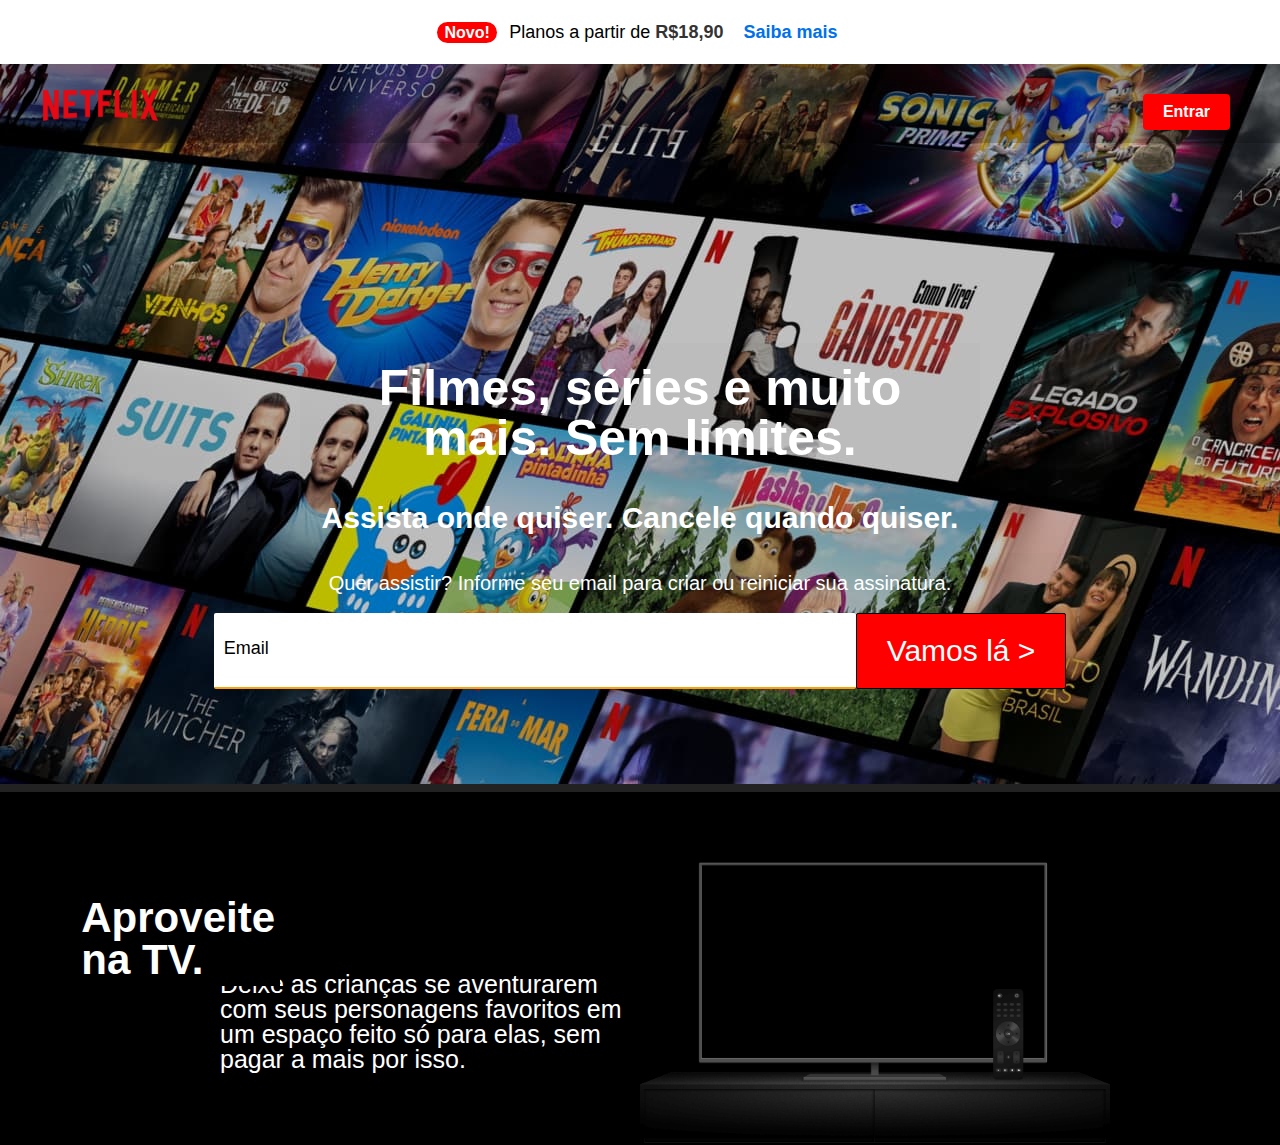
==== Exercicios/Tentando Recriar/Netflix/Index.html @ a07cfb88 "Curso Alura" ====
<DOCTYPE html>
<html>
    <head>
        <meta charset="UTF-8">
        <link rel="stylesheet" href="Css/reset.css">
        <link rel="stylesheet" href="Css/Styles.css">
    </head>
    <body>
       <div class="Planos">
            <div class="Novo">Novo!</div>
            <span>Planos a partir de <span class="span2">R$18,90</span>
            <a href="#">Saiba mais</a>
       </div>
       <div class="Corpo">
            <header>
                <img src="Imgs/Logo.png">
                <a href="#">Entrar</a>
            </header>
            <main>
                <h1>Filmes, séries e muito mais.
                     Sem limites.
                </h1>
                <h2>Assista onde quiser. Cancele quando quiser.</h2>
                <p>Quer assistir? Informe seu email para criar ou reiniciar sua assinatura.</p>
                <form>
                    <input type="email" value="Email" id="email">
                    <input type="submit" id="enviar" value="Vamos lá >">
                </form>                
            </main>
       </div>
       <div class="Pernas">
           <div class="tv">
                <h1 class="Pernas-titulo">Aproveite na TV.</h1>
                <h2 class="Pernas-sub">Deixe as crianças se aventurarem com seus personagens favoritos em um espaço feito só para elas, sem pagar a mais por isso.</h2>
                <img src="Imgs/tv.png" id="Tv">
           </div>
        </div>
    </body>
</html>
---- Exercicios/Tentando Recriar/Netflix/Css/Styles.css ----
*{
    font-family: Netflix Sans,Helvetica Neue,Segoe UI,Roboto,Ubuntu,sans-serif;
}

.Planos{
    width: 940px;
    margin: 3 auto;
    text-align: center;
    padding: 20px;
}
.Novo{
    display: inline;
    background: red;
    border-radius: 15px;
    padding: 2px 7px;
    color: #fff;
    margin-right: 8px;
    font-weight: 700;
    
}
span{
  font-size: 18px;
  font-weight: 400;

}
.span2{
    color: #333333;
    font-weight: 900;
}
.Planos a{
    padding: 5px;
    color: #0071eb;
    font-weight: 700;
    text-decoration: none;
    padding-left: 15px;
    
}
.corpo{
    background-image: url(../Imgs/Corpo.jpg);
    height: 80%;
    border-bottom: 8px solid #222;
    
}
header{
    position: relative;
    background: rgba(0, 0, 0, 0.2);
}
header img{
    padding-left: 30px;
    width: 11%;
}
header a{
    text-decoration: none;
    background: red;
    border-radius: 4px;
    padding: 10px 20px;
    color: #fff;
    position: absolute;
    right: 0;
    margin-top: 30px;
    margin-right: 50px;
    font-weight: 700;
    
}
main h1{
  color: #fff;
  font-weight: 700;
  text-align: center;
  margin: 0 auto;
  margin-top: 200px;
  max-width: 640px;
  font-size: 3.125rem;
  padding: 20px;
  background: rgba(0, 0, 0, 0.01);
}
main h2{
    color: #fff;
    font-size: 30px;
    font-weight: 600;
    text-align: center;
    margin: 0 auto;
    max-width: 640px;
    padding: 20px;
    background: rgba(0, 0, 0, 0.01);
}
main p{
    color: #fff;
    font-size: 20px;
    font-weight: 500;
    text-align: center;
    margin: 0 auto;
    padding: 20px;
    background: rgba(0, 0, 0, 0.01);
}
form{
    display: flex;
    justify-content: center;
}
#email{
    padding-right: 400px;
    padding-top: 16px;
    padding-bottom: 20px;
    padding-left: 10px;
    font-size: 18px;
    border: 0;
    border-bottom: 2px solid #ffa00a;
    border-radius: 2px;
}
#enviar{
    background: #FF0000 ;
    color: #fff;
    border: 1px solid black;
    font-size: 30px;
    font-weight: 500;
    border-radius: 2px;
    padding: 20px 30px;
}
.pernas{
    position: relative;
    background: #000;
}
.Pernas-titulo{
    top: 100px;
    right: 1000px;
    background: #000;
    position: absolute;
    margin-left: 300px;
    font-size: 42px;
    padding: 5px;
    font-weight:700;
    color: #FFFFFF;
}
.Pernas-sub{
    font-size: 25px;
    margin-left: 50px;
    margin-top: 180px;

}
.tv{
    color: #fff;
    background: #000;
    width: 940px;
    display: flex;
    margin: 0 auto;
    
}
#Tv{
    width: 50%;
}
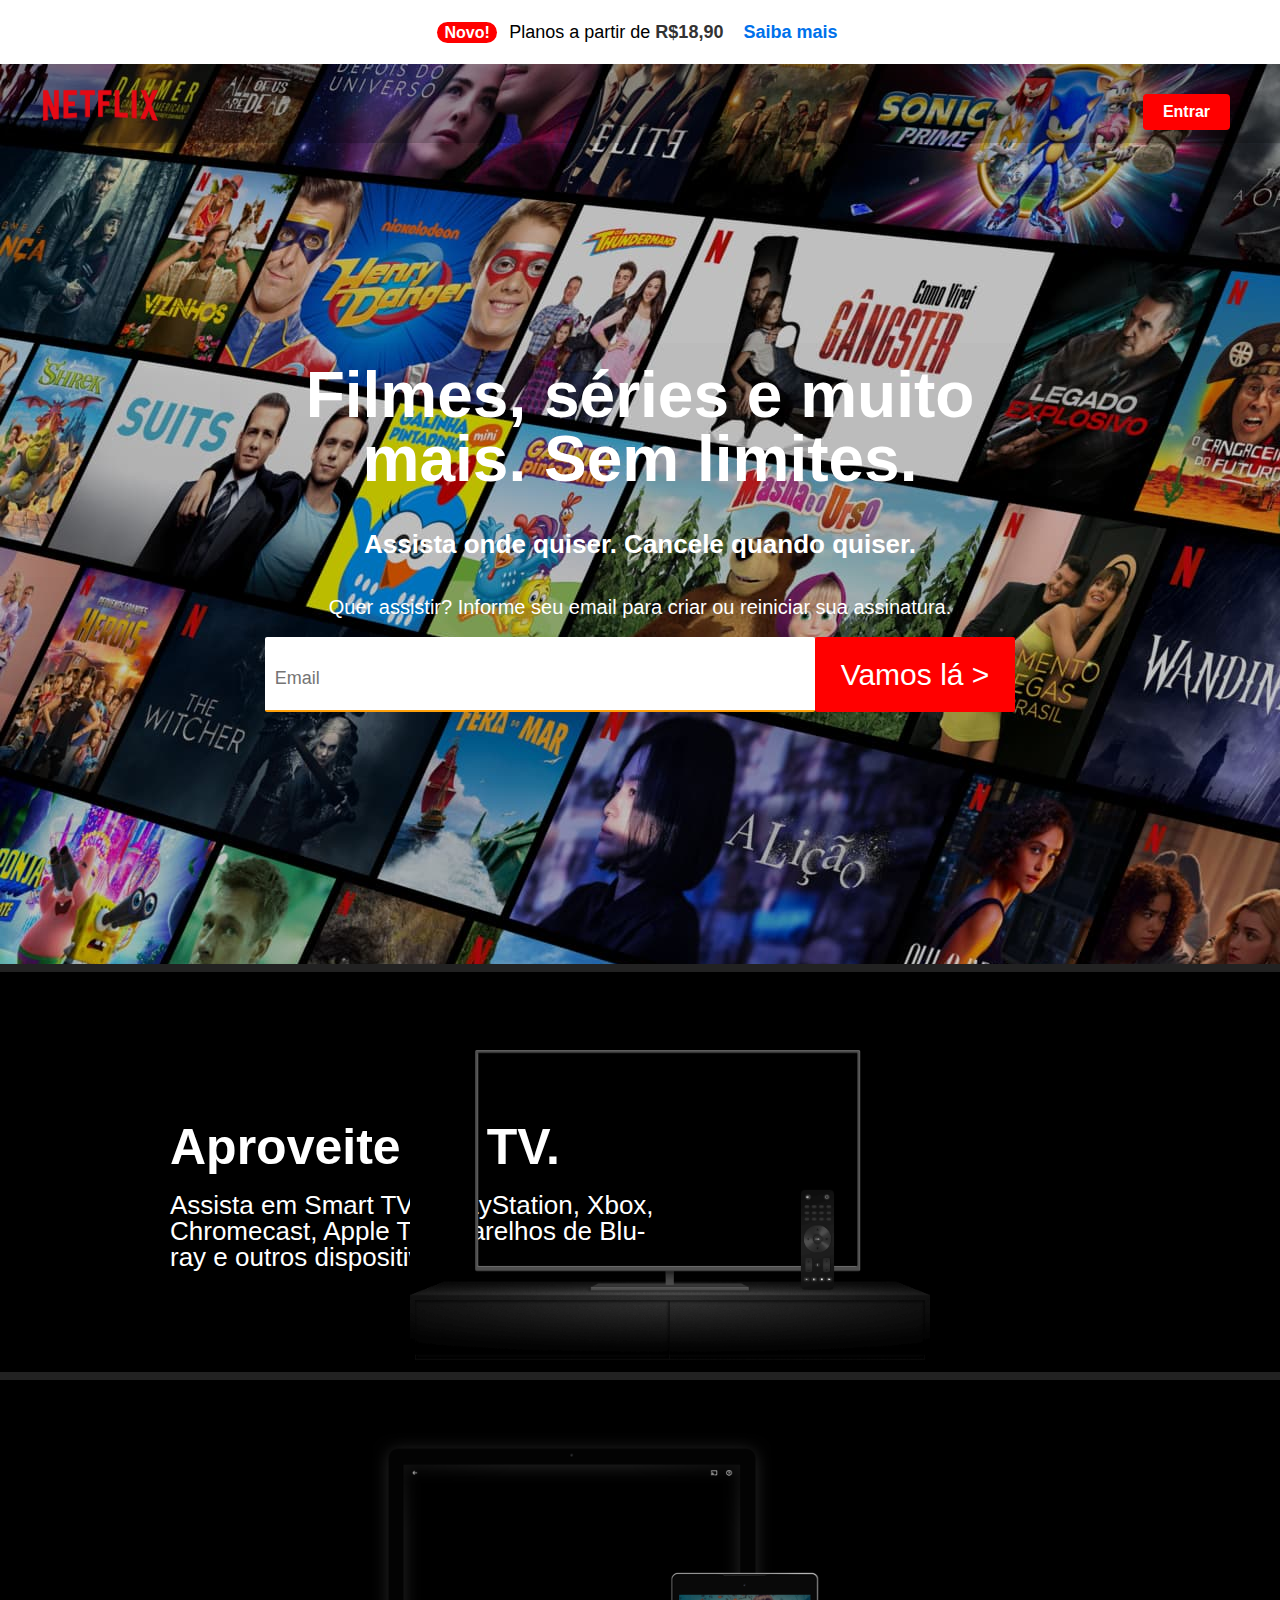
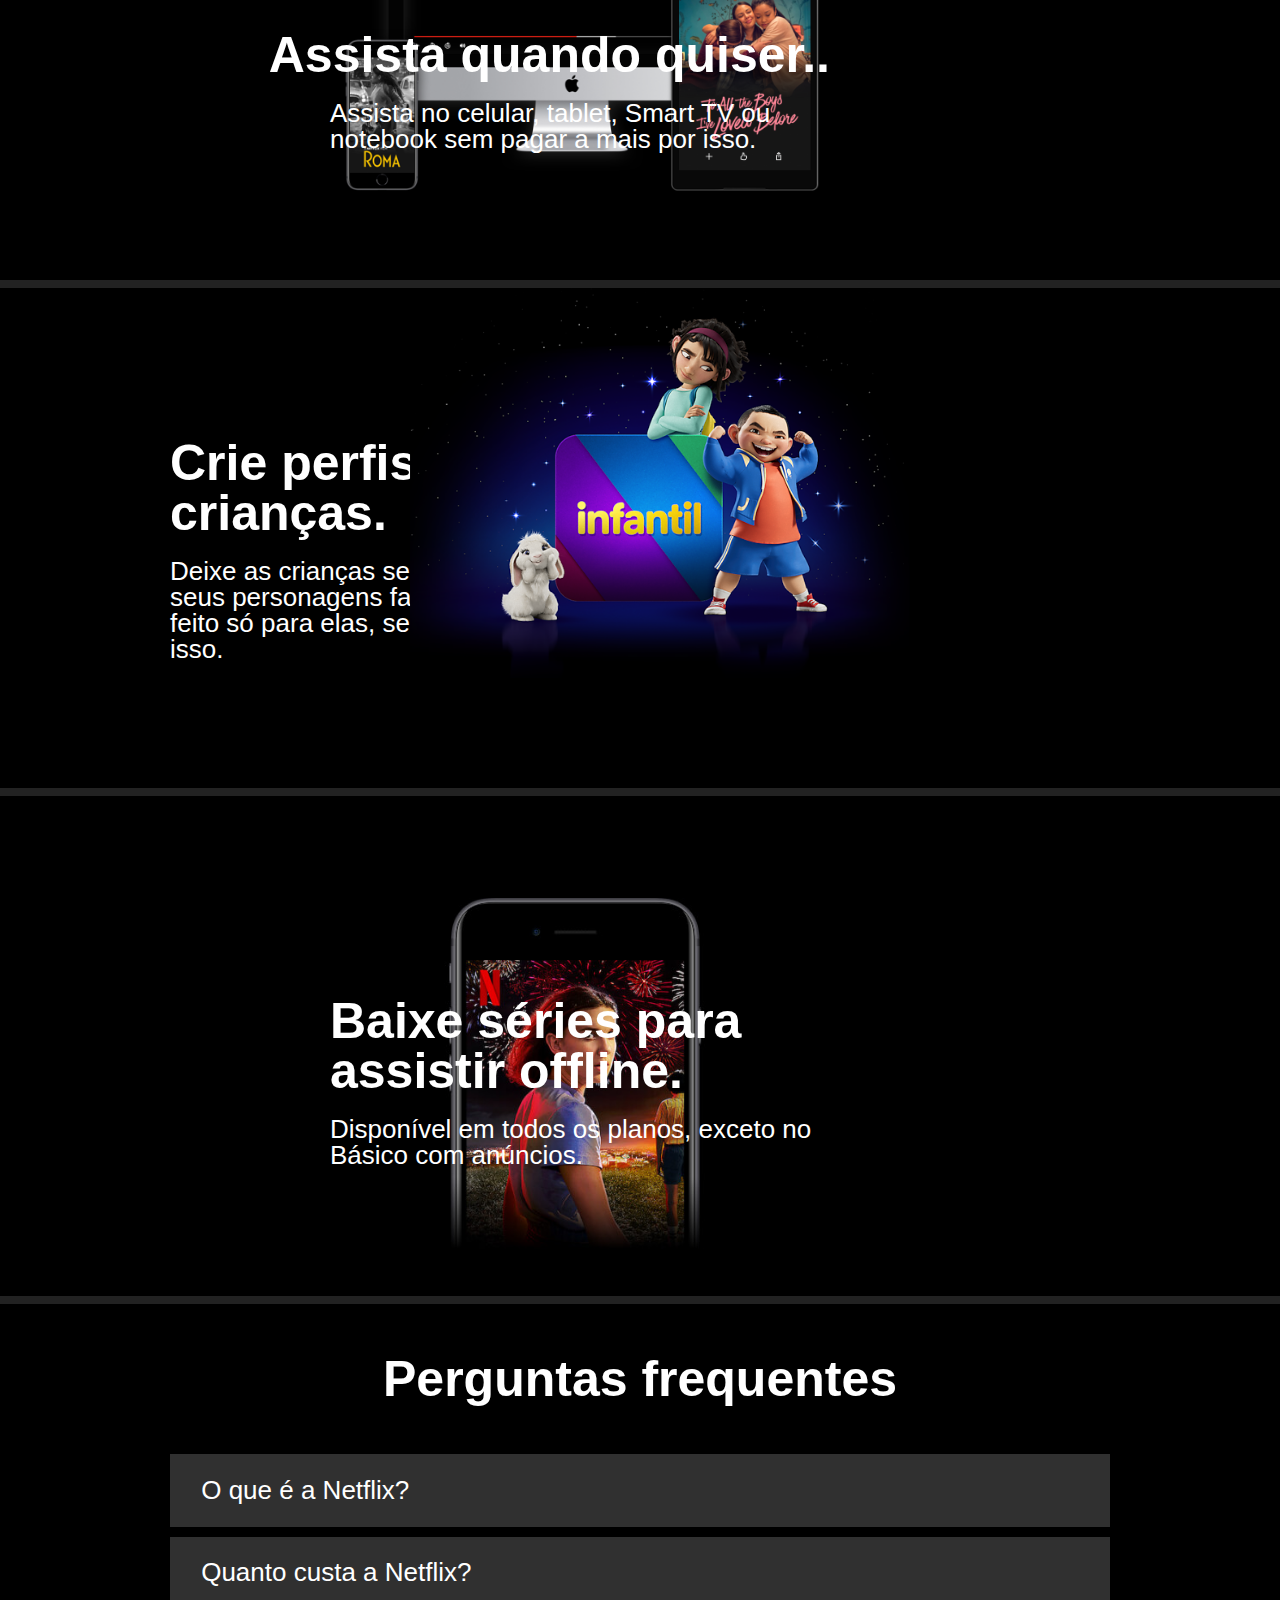
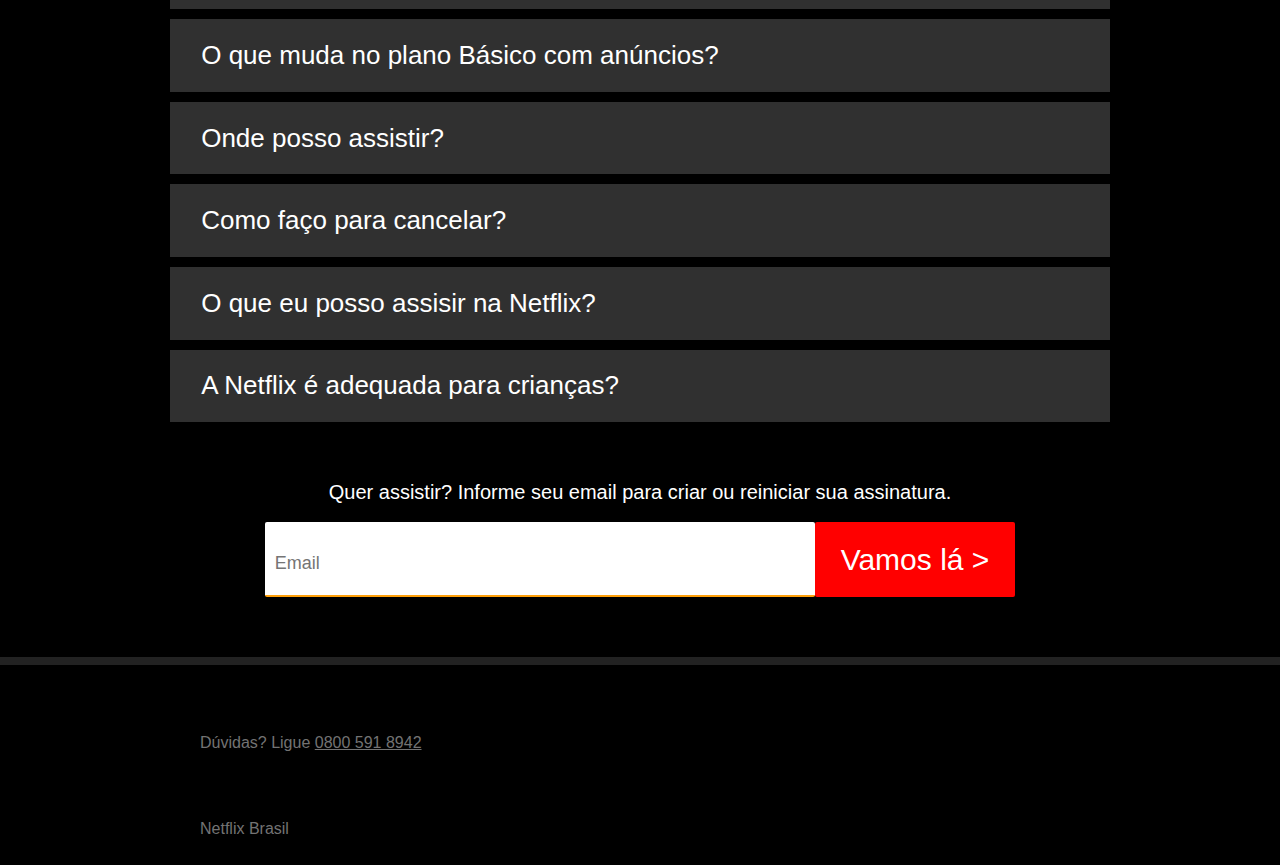
==== commit f44815df: "Curso Alura" ====
--- a/Exercicios/Tentando Recriar/Netflix/Index.html
+++ b/Exercicios/Tentando Recriar/Netflix/Index.html
@@ -2,8 +2,11 @@
 <html>
     <head>
         <meta charset="UTF-8">
+        <meta http-equiv="X-UA-Compatible" content="IE=edge">
+        <meta name="viewport" content="width=device-width, initial-scale=1.0">
         <link rel="stylesheet" href="Css/reset.css">
         <link rel="stylesheet" href="Css/Styles.css">
+        <title>Netflix</title>
     </head>
     <body>
        <div class="Planos">
@@ -14,7 +17,7 @@
        <div class="Corpo">
             <header>
                 <img src="Imgs/Logo.png">
-                <a href="#">Entrar</a>
+                <a href="entrar.html">Entrar</a>
             </header>
             <main>
                 <h1>Filmes, séries e muito mais.
@@ -23,17 +26,60 @@
                 <h2>Assista onde quiser. Cancele quando quiser.</h2>
                 <p>Quer assistir? Informe seu email para criar ou reiniciar sua assinatura.</p>
                 <form>
-                    <input type="email" value="Email" id="email">
+                    <input type="email" placeholder="Email" id="email">
                     <input type="submit" id="enviar" value="Vamos lá >">
                 </form>                
             </main>
        </div>
-       <div class="Pernas">
+       <div class="pernas">
            <div class="tv">
                 <h1 class="Pernas-titulo">Aproveite na TV.</h1>
-                <h2 class="Pernas-sub">Deixe as crianças se aventurarem com seus personagens favoritos em um espaço feito só para elas, sem pagar a mais por isso.</h2>
+                <h2 class="Pernas-sub">Assista em Smart TVs, PlayStation, Xbox, Chromecast, Apple TV, aparelhos de Blu-ray e outros dispositivos.</h2>
                 <img src="Imgs/tv.png" id="Tv">
            </div>
         </div>
+        <div class="Pernas1">
+            <div class="tv2">
+                 <img src="Imgs/device-pile.png" id="Dispositivos">
+                 <h1 class="Pernas-titulo1">Assista quando quiser..</h1>
+                 <h2 class="Pernas-sub1">Assista no celular, tablet, Smart TV ou notebook sem pagar a mais por isso.</h2>
+            </div>
+         </div>
+         <div class="Pernas1">
+            <div class="tv3">
+                 <h1 class="Pernas-titulo">Crie perfis para crianças.                </h1>
+                 <h2 class="Pernas-sub">Deixe as crianças se aventurarem com seus personagens favoritos em um espaço feito só para elas, sem pagar a mais por isso.</h2>
+                 <img src="Imgs/Criancas.png" id="Tv">
+            </div>
+         </div>
+         <div class="Pernas1">
+            <div class="tv4">
+                 <img src="Imgs/mobile-0819.jpg" id="Dispositivos">
+                 <h1 class="Pernas-titulo2">Baixe séries para assistir offline.</h1>
+                 <h2 class="Pernas-sub1">Disponível em todos os planos, exceto no Básico com anúncios.</h2>
+            </div>
+         </div>
+         <div class="perguntas">
+            <div class="bloco">
+                <h1>Perguntas frequentes</h1>
+                <button>O que é a Netflix?</button>
+                <button>Quanto custa a Netflix?</button>
+                <button>O que muda no plano Básico com anúncios?</button>
+                <button>Onde posso assistir?</button>
+                <button>Como faço para cancelar?</button>
+                <button>O que eu posso assisir na Netflix?</button>
+                <button>A Netflix é adequada para crianças?</button>
+
+                <h3>Quer assistir? Informe seu email para criar ou reiniciar sua assinatura.</h3>
+                <form>
+                    <input type="email" placeholder="Email" id="email">
+                    <input type="submit" id="enviar" value="Vamos lá >">
+                </form>           
+            </div>
+         </div>
+         <footer>
+            <p>Dúvidas? Ligue <a href="#">0800 591 8942</a></p>
+            <p>Netflix Brasil</p>
+         </footer>
     </body>
 </html>--- a/Exercicios/Tentando Recriar/Netflix/Css/Styles.css
+++ b/Exercicios/Tentando Recriar/Netflix/Css/Styles.css
@@ -37,7 +37,8 @@
 }
 .corpo{
     background-image: url(../Imgs/Corpo.jpg);
-    height: 80%;
+    min-height: 100%;
+    min-width: 100%;
     border-bottom: 8px solid #222;
     
 }
@@ -68,14 +69,14 @@
   text-align: center;
   margin: 0 auto;
   margin-top: 200px;
-  max-width: 640px;
-  font-size: 3.125rem;
+  max-width: 800px;
+  font-size: 64px;
   padding: 20px;
   background: rgba(0, 0, 0, 0.01);
 }
 main h2{
     color: #fff;
-    font-size: 30px;
+    font-size: 26px;
     font-weight: 600;
     text-align: center;
     margin: 0 auto;
@@ -97,11 +98,10 @@
     justify-content: center;
 }
 #email{
-    padding-right: 400px;
-    padding-top: 16px;
-    padding-bottom: 20px;
-    padding-left: 10px;
+    padding: 10px 10px 0;
     font-size: 18px;
+    width: 550px;
+    height: 75px;
     border: 0;
     border-bottom: 2px solid #ffa00a;
     border-radius: 2px;
@@ -113,41 +113,147 @@
     font-size: 30px;
     font-weight: 500;
     border-radius: 2px;
-    padding: 20px 30px;
-}
-.pernas{
+    padding: 0 26px;
+    border: 0;
+}
+.pernas, .pernas1{
+    background-color: black;
+    color: #fff;
+    border-bottom: 8px solid #222;
     position: relative;
-    background: #000;
-}
+    height: 400px;
+
+}
+.tv, .tv3{
+    width: 940px;
+    margin: 0 auto;
+    
+}
+
 .Pernas-titulo{
-    top: 100px;
-    right: 1000px;
-    background: #000;
-    position: absolute;
+    padding-top: 150px;
+    font-size: 50px;
+    font-weight: 700;
+   
+    
+}
+.Pernas-sub{
+    font-size: 26px;
+    font-weight: 400;
+    display: inline-block;
+    margin-top: 20px;
+    max-width: 500px;
+    
+    
+}
+#Tv{
+    position: absolute;
+    display: flex;
+    width: 520px;
+    right:350px;
+    top: 0;
+}
+
+#Dispositivos{
+    width: 550px;
     margin-left: 300px;
-    font-size: 42px;
-    padding: 5px;
-    font-weight:700;
-    color: #FFFFFF;
-}
-.Pernas-sub{
-    font-size: 25px;
-    margin-left: 50px;
-    margin-top: 180px;
-
-}
-.tv{
-    color: #fff;
-    background: #000;
+    margin-top: 40px;
+    position: relative;
+}
+.pernas1{
+    height: 500px;
+}
+.Pernas-titulo1{
+    font-size: 50px;
+    position: absolute;
+    right: 450px;
+    top: 250px;
+    font-weight: 700;
+    
+}
+.Pernas-sub1{
+    font-size: 26px;
+    font-weight: 400;
+    position: absolute;
+    max-width: 500px;
+    top: 320px;
+    right: 450;
+  
+}
+
+.tv3 h1{
+   max-width: 400px;
+   
+}
+.tv4 h1{
+    font-weight: 700;
+    font-size: 50px;
+    max-width: 500px;
+    position: absolute;
+    top: 200px;
+    right: 450px;
+}
+.perguntas{
+    background: #000000;
+    color: white;
+    justify-content: center;
+    justify-items: center;
+    display: flex;
+    border-bottom: 8px solid #222;
+}
+.bloco{
+    
     width: 940px;
-    display: flex;
-    margin: 0 auto;
-    
-}
-#Tv{
-    width: 50%;
-}
-
-
-
-
+    margin: 0 auto;
+    justify-content: center;
+    align-items: center;
+    margin-bottom: 60px;
+   
+}
+.bloco > h1{
+    text-align: center;
+    font-size: 50px;
+    font-weight: 600;
+    padding-top: 50px;
+    padding-bottom: 50px;
+
+}
+.bloco > button{
+    font-size: 26px;
+    color: #FFFF;
+    margin: 0 auto;
+    padding-right: 40%;
+    width: 100%;
+    padding: 0.8em 2.2em 0.8em 1.2em;
+    margin-bottom: 1px;
+    border: 0;
+    background: #303030;
+    text-align: left;
+    cursor: pointer;
+    margin-bottom: 10px;
+}
+.bloco > h3{
+    text-align: center;
+    font-size: 20px;
+    margin-top: 50px;
+    margin-bottom: 20px;
+}
+
+footer{
+    background: #000000;
+    height: 200px;
+}
+footer p{
+    margin-left: 200px;
+    font-size: 16px;
+    color: #737373;
+}
+footer a{
+    color: #737373;
+  
+}
+
+footer p {
+    padding-top: 70px;
+
+}